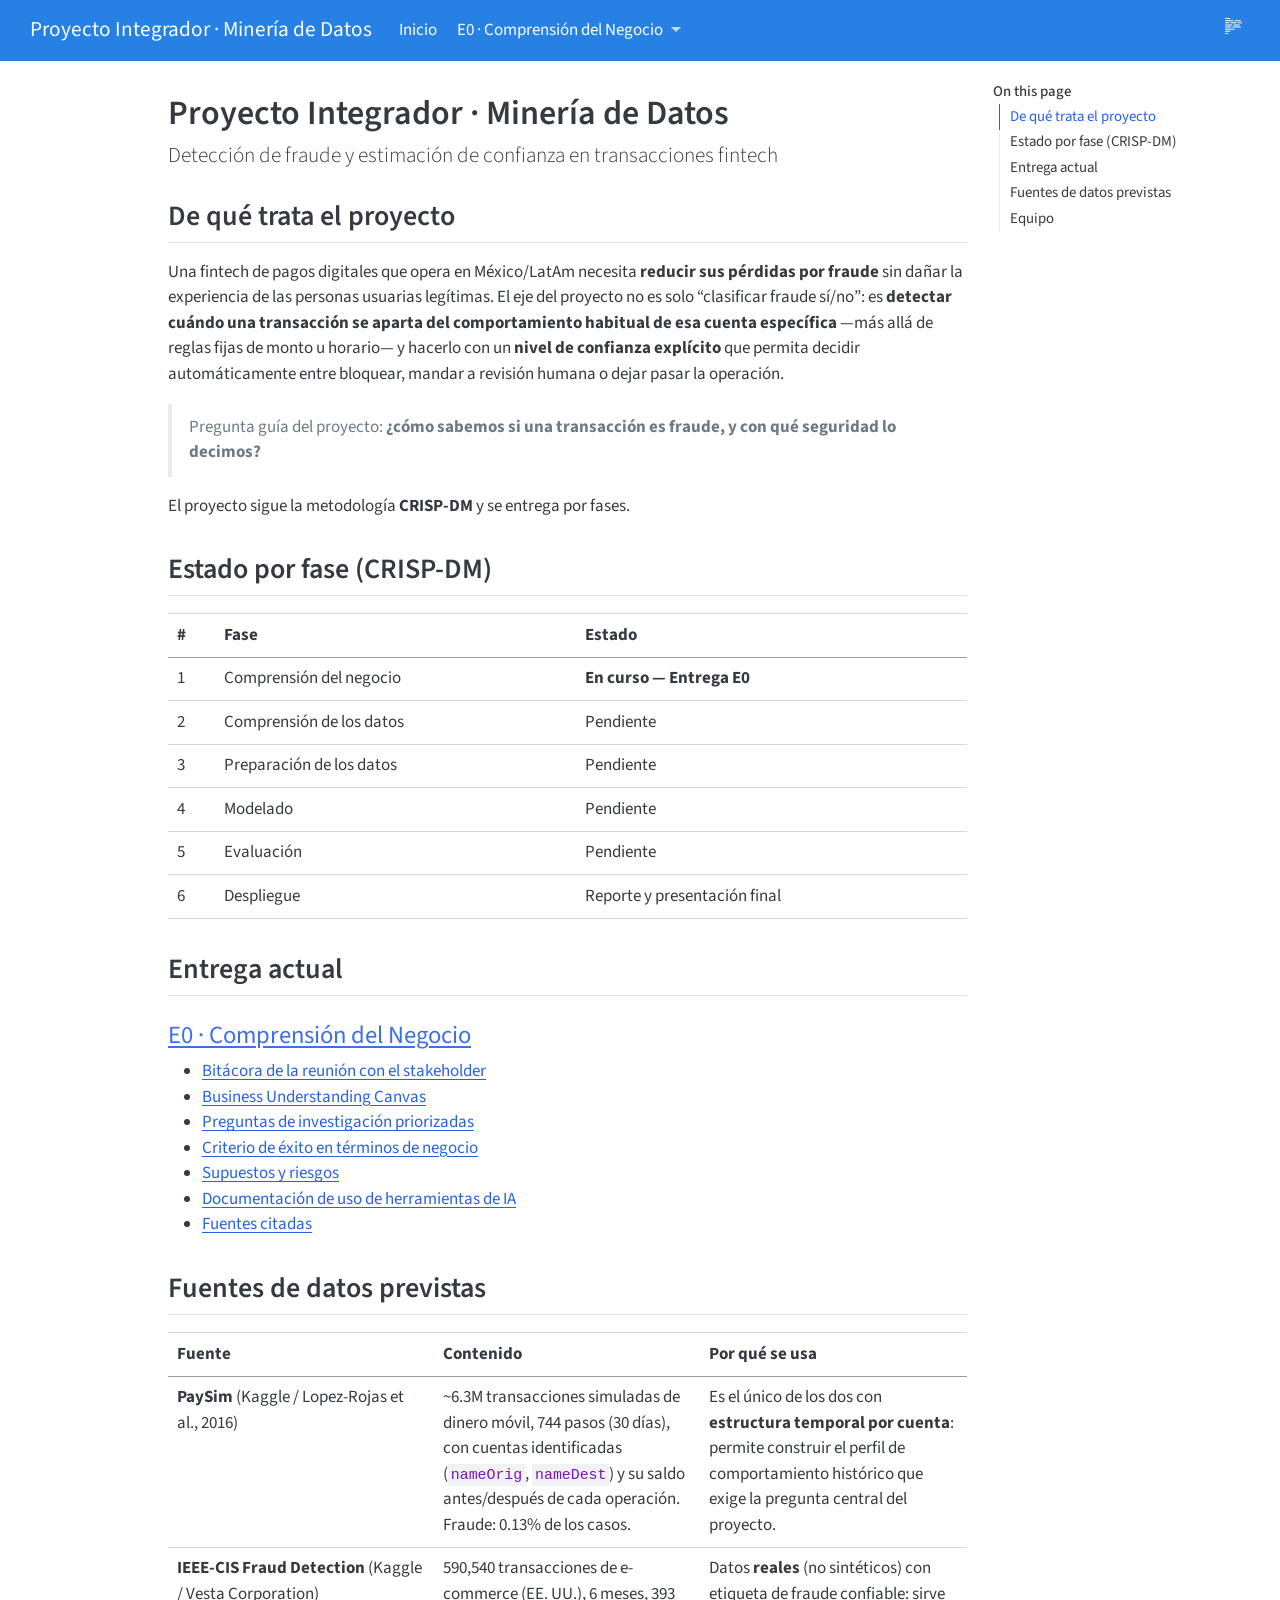
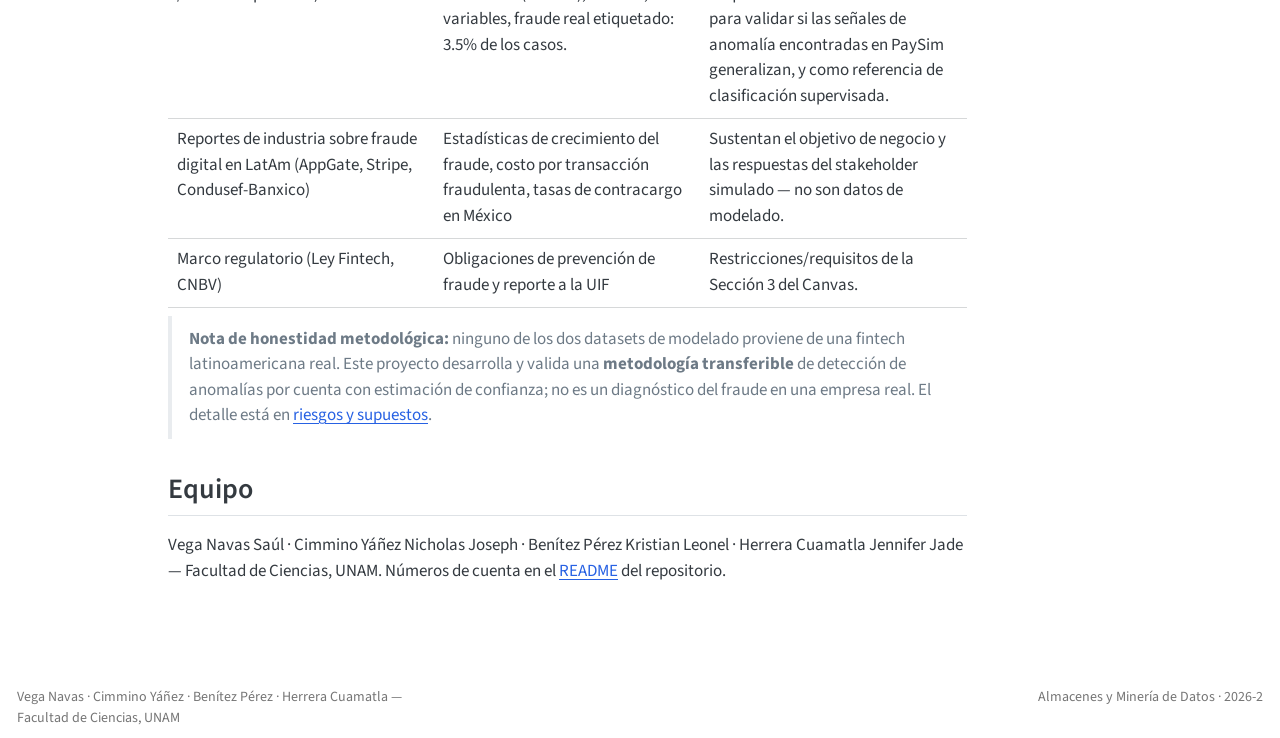
==== docs/index.html @ b1a66d20 "build: add compiled site output" ====
<!DOCTYPE html>
<html xmlns="http://www.w3.org/1999/xhtml" lang="en" xml:lang="en"><head>

<meta charset="utf-8">
<meta name="generator" content="quarto-1.10.18">

<meta name="viewport" content="width=device-width, initial-scale=1.0, user-scalable=yes">


<title>Proyecto Integrador · Minería de Datos</title>
<style>
/* Default styles provided by pandoc.
** See https://pandoc.org/MANUAL.html#variables-for-html for config info.
*/
span.smallcaps{font-variant: small-caps;}
div.columns{display: flex; gap: 1.5em;}
div.column{flex: auto;}
@media screen {
div.columns{gap: min(4vw, 1.5em);}
div.column{overflow-x: auto;}
}
div.hanging-indent{margin-left: 1.5em; text-indent: -1.5em;}
ul.task-list{list-style: none;}
ul.task-list li input[type="checkbox"] {
  width: 0.8em;
  margin: 0 0.8em 0.2em -1em; /* quarto-specific, see https://github.com/quarto-dev/quarto-cli/issues/4556 */ 
  vertical-align: middle;
}
</style>


<script src="site_libs/quarto-nav/quarto-nav.js"></script>
<script src="site_libs/quarto-nav/headroom.min.js"></script>
<script src="site_libs/clipboard/clipboard.min.js"></script>
<script src="site_libs/quarto-search/autocomplete.umd.js"></script>
<script src="site_libs/quarto-search/fuse.min.js"></script>
<script src="site_libs/quarto-search/quarto-search.js"></script>
<meta name="quarto:offset" content="./">
<script src="site_libs/quarto-html/quarto.js" type="module"></script>
<script src="site_libs/quarto-html/tabsets/tabsets.js" type="module"></script>
<script src="site_libs/quarto-html/popper.min.js"></script>
<script src="site_libs/quarto-html/tippy.umd.min.js"></script>
<script src="site_libs/quarto-html/anchor.min.js"></script>
<link href="site_libs/quarto-html/tippy.css" rel="stylesheet">
<link href="site_libs/quarto-html/quarto-syntax-highlighting-64a204ab8560d761af7679ceaba22944.css" rel="stylesheet" id="quarto-text-highlighting-styles">
<script src="site_libs/bootstrap/bootstrap.min.js"></script>
<link href="site_libs/bootstrap/bootstrap-icons.css" rel="stylesheet">
<link href="site_libs/bootstrap/bootstrap-126bebf5b73f0e50076e928fed77ba85.min.css" rel="stylesheet" append-hash="true" id="quarto-bootstrap" data-mode="light">
<script id="quarto-search-options" type="application/json">{
  "location": "navbar",
  "copy-button": false,
  "collapse-after": 3,
  "panel-placement": "end",
  "type": "overlay",
  "limit": 50,
  "keyboard-shortcut": [
    "f",
    "/",
    "s"
  ],
  "show-item-context": false,
  "language": {
    "search-no-results-text": "No results",
    "search-matching-documents-text": "matching documents",
    "search-copy-link-title": "Copy link to search",
    "search-hide-matches-text": "Hide additional matches",
    "search-more-match-text": "more match in this document",
    "search-more-matches-text": "more matches in this document",
    "search-clear-button-title": "Clear",
    "search-text-placeholder": "",
    "search-detached-cancel-button-title": "Cancel",
    "search-submit-button-title": "Submit",
    "search-label": "Search"
  }
}</script>


</head>

<body class="nav-fixed quarto-light">

<div id="quarto-search-results"></div>
  <header id="quarto-header" class="headroom fixed-top">
    <nav class="navbar navbar-expand-lg " data-bs-theme="dark">
      <div class="navbar-container container-fluid">
      <div class="navbar-brand-container mx-auto">
    <a class="navbar-brand" href="./index.html">
    <span class="navbar-title">Proyecto Integrador · Minería de Datos</span>
    </a>
  </div>
            <div id="quarto-search" class="" title="Search"></div>
          <button class="navbar-toggler" type="button" data-bs-toggle="collapse" data-bs-target="#navbarCollapse" aria-controls="navbarCollapse" role="menu" aria-expanded="false" aria-label="Toggle navigation" onclick="if (window.quartoToggleHeadroom) { window.quartoToggleHeadroom(); }">
  <span class="navbar-toggler-icon"></span>
</button>
          <div class="collapse navbar-collapse" id="navbarCollapse">
            <ul class="navbar-nav navbar-nav-scroll me-auto">
  <li class="nav-item">
    <a class="nav-link active" href="./index.html" aria-current="page"> 
<span class="menu-text">Inicio</span></a>
  </li>  
  <li class="nav-item dropdown ">
    <a class="nav-link dropdown-toggle" href="#" id="nav-menu-e0-·-comprensión-del-negocio" role="link" data-bs-toggle="dropdown" aria-expanded="false">
 <span class="menu-text">E0 · Comprensión del Negocio</span>
    </a>
    <ul class="dropdown-menu" aria-labelledby="nav-menu-e0-·-comprensión-del-negocio">    
        <li>
    <a class="dropdown-item" href="./entregas/E0_comprension_negocio/index.html">
 <span class="dropdown-text">Resumen de E0</span></a>
  </li>  
        <li>
    <a class="dropdown-item" href="./entregas/E0_comprension_negocio/bitacora.html">
 <span class="dropdown-text">Bitácora del stakeholder</span></a>
  </li>  
        <li>
    <a class="dropdown-item" href="./entregas/E0_comprension_negocio/canvas.html">
 <span class="dropdown-text">Business Understanding Canvas</span></a>
  </li>  
        <li>
    <a class="dropdown-item" href="./entregas/E0_comprension_negocio/preguntas.html">
 <span class="dropdown-text">Preguntas de investigación</span></a>
  </li>  
        <li>
    <a class="dropdown-item" href="./entregas/E0_comprension_negocio/criterio_exito.html">
 <span class="dropdown-text">Criterio de éxito</span></a>
  </li>  
        <li>
    <a class="dropdown-item" href="./entregas/E0_comprension_negocio/riesgos_supuestos.html">
 <span class="dropdown-text">Riesgos y supuestos</span></a>
  </li>  
        <li>
    <a class="dropdown-item" href="./entregas/E0_comprension_negocio/uso_ia.html">
 <span class="dropdown-text">Uso de IA</span></a>
  </li>  
        <li>
    <a class="dropdown-item" href="./entregas/E0_comprension_negocio/fuentes/referencias.html">
 <span class="dropdown-text">Fuentes citadas</span></a>
  </li>  
    </ul>
  </li>
</ul>
          </div> <!-- /navcollapse -->
            <div class="quarto-navbar-tools">
  <a href="" class="quarto-reader-toggle quarto-navigation-tool px-1" onclick="window.quartoToggleReader(); return false;" title="Toggle reader mode">
  <div class="quarto-reader-toggle-btn">
  <i class="bi"></i>
  </div>
</a>
</div>
      </div> <!-- /container-fluid -->
    </nav>
</header>
<!-- content -->
<div id="quarto-content" class="quarto-container page-columns page-rows-contents page-layout-article page-navbar">
<!-- sidebar -->
<!-- margin-sidebar -->
    <div id="quarto-margin-sidebar" class="sidebar margin-sidebar">
        <nav id="TOC" role="doc-toc" class="toc-active">
    <h2 id="toc-title">On this page</h2>
   
  <ul>
  <li><a href="#de-qué-trata-el-proyecto" id="toc-de-qué-trata-el-proyecto" class="nav-link active" data-scroll-target="#de-qué-trata-el-proyecto">De qué trata el proyecto</a></li>
  <li><a href="#estado-por-fase-crisp-dm" id="toc-estado-por-fase-crisp-dm" class="nav-link" data-scroll-target="#estado-por-fase-crisp-dm">Estado por fase (CRISP-DM)</a></li>
  <li><a href="#entrega-actual" id="toc-entrega-actual" class="nav-link" data-scroll-target="#entrega-actual">Entrega actual</a>
  <ul class="collapse">
  <li><a href="#e0-comprensión-del-negocio" id="toc-e0-comprensión-del-negocio" class="nav-link" data-scroll-target="#e0-comprensión-del-negocio">E0 · Comprensión del Negocio</a></li>
  </ul></li>
  <li><a href="#fuentes-de-datos-previstas" id="toc-fuentes-de-datos-previstas" class="nav-link" data-scroll-target="#fuentes-de-datos-previstas">Fuentes de datos previstas</a></li>
  <li><a href="#equipo" id="toc-equipo" class="nav-link" data-scroll-target="#equipo">Equipo</a></li>
  </ul>
</nav>
    </div>
<!-- main -->
<main class="content" id="quarto-document-content">

<header id="title-block-header" class="quarto-title-block default">
<div class="quarto-title">
<h1 class="title">Proyecto Integrador · Minería de Datos</h1>
<p class="subtitle lead">Detección de fraude y estimación de confianza en transacciones fintech</p>
</div>



<div class="quarto-title-meta">

    
  
    
  </div>
  


</header>


<section id="de-qué-trata-el-proyecto" class="level2">
<h2 class="anchored" data-anchor-id="de-qué-trata-el-proyecto">De qué trata el proyecto</h2>
<p>Una fintech de pagos digitales que opera en México/LatAm necesita <strong>reducir sus pérdidas por fraude</strong> sin dañar la experiencia de las personas usuarias legítimas. El eje del proyecto no es solo “clasificar fraude sí/no”: es <strong>detectar cuándo una transacción se aparta del comportamiento habitual de esa cuenta específica</strong> —más allá de reglas fijas de monto u horario— y hacerlo con un <strong>nivel de confianza explícito</strong> que permita decidir automáticamente entre bloquear, mandar a revisión humana o dejar pasar la operación.</p>
<blockquote class="blockquote">
<p>Pregunta guía del proyecto: <strong>¿cómo sabemos si una transacción es fraude, y con qué seguridad lo decimos?</strong></p>
</blockquote>
<p>El proyecto sigue la metodología <strong>CRISP-DM</strong> y se entrega por fases.</p>
</section>
<section id="estado-por-fase-crisp-dm" class="level2">
<h2 class="anchored" data-anchor-id="estado-por-fase-crisp-dm">Estado por fase (CRISP-DM)</h2>
<table class="caption-top table">
<thead>
<tr class="header">
<th>#</th>
<th>Fase</th>
<th>Estado</th>
</tr>
</thead>
<tbody>
<tr class="odd">
<td>1</td>
<td>Comprensión del negocio</td>
<td><strong>En curso — Entrega E0</strong></td>
</tr>
<tr class="even">
<td>2</td>
<td>Comprensión de los datos</td>
<td>Pendiente</td>
</tr>
<tr class="odd">
<td>3</td>
<td>Preparación de los datos</td>
<td>Pendiente</td>
</tr>
<tr class="even">
<td>4</td>
<td>Modelado</td>
<td>Pendiente</td>
</tr>
<tr class="odd">
<td>5</td>
<td>Evaluación</td>
<td>Pendiente</td>
</tr>
<tr class="even">
<td>6</td>
<td>Despliegue</td>
<td>Reporte y presentación final</td>
</tr>
</tbody>
</table>
</section>
<section id="entrega-actual" class="level2">
<h2 class="anchored" data-anchor-id="entrega-actual">Entrega actual</h2>
<section id="e0-comprensión-del-negocio" class="level3">
<h3 class="anchored" data-anchor-id="e0-comprensión-del-negocio"><a href="./entregas/E0_comprension_negocio/index.html">E0 · Comprensión del Negocio</a></h3>
<ul>
<li><a href="./entregas/E0_comprension_negocio/bitacora.html">Bitácora de la reunión con el stakeholder</a></li>
<li><a href="./entregas/E0_comprension_negocio/canvas.html">Business Understanding Canvas</a></li>
<li><a href="./entregas/E0_comprension_negocio/preguntas.html">Preguntas de investigación priorizadas</a></li>
<li><a href="./entregas/E0_comprension_negocio/criterio_exito.html">Criterio de éxito en términos de negocio</a></li>
<li><a href="./entregas/E0_comprension_negocio/riesgos_supuestos.html">Supuestos y riesgos</a></li>
<li><a href="./entregas/E0_comprension_negocio/uso_ia.html">Documentación de uso de herramientas de IA</a></li>
<li><a href="./entregas/E0_comprension_negocio/fuentes/referencias.html">Fuentes citadas</a></li>
</ul>
</section>
</section>
<section id="fuentes-de-datos-previstas" class="level2">
<h2 class="anchored" data-anchor-id="fuentes-de-datos-previstas">Fuentes de datos previstas</h2>
<table class="caption-top table">
<colgroup>
<col style="width: 33%">
<col style="width: 33%">
<col style="width: 33%">
</colgroup>
<thead>
<tr class="header">
<th>Fuente</th>
<th>Contenido</th>
<th>Por qué se usa</th>
</tr>
</thead>
<tbody>
<tr class="odd">
<td><strong>PaySim</strong> (Kaggle / Lopez-Rojas et al., 2016)</td>
<td>~6.3M transacciones simuladas de dinero móvil, 744 pasos (30 días), con cuentas identificadas (<code>nameOrig</code>, <code>nameDest</code>) y su saldo antes/después de cada operación. Fraude: 0.13% de los casos.</td>
<td>Es el único de los dos con <strong>estructura temporal por cuenta</strong>: permite construir el perfil de comportamiento histórico que exige la pregunta central del proyecto.</td>
</tr>
<tr class="even">
<td><strong>IEEE-CIS Fraud Detection</strong> (Kaggle / Vesta Corporation)</td>
<td>590,540 transacciones de e-commerce (EE. UU.), 6 meses, 393 variables, fraude real etiquetado: 3.5% de los casos.</td>
<td>Datos <strong>reales</strong> (no sintéticos) con etiqueta de fraude confiable: sirve para validar si las señales de anomalía encontradas en PaySim generalizan, y como referencia de clasificación supervisada.</td>
</tr>
<tr class="odd">
<td>Reportes de industria sobre fraude digital en LatAm (AppGate, Stripe, Condusef-Banxico)</td>
<td>Estadísticas de crecimiento del fraude, costo por transacción fraudulenta, tasas de contracargo en México</td>
<td>Sustentan el objetivo de negocio y las respuestas del stakeholder simulado — no son datos de modelado.</td>
</tr>
<tr class="even">
<td>Marco regulatorio (Ley Fintech, CNBV)</td>
<td>Obligaciones de prevención de fraude y reporte a la UIF</td>
<td>Restricciones/requisitos de la Sección 3 del Canvas.</td>
</tr>
</tbody>
</table>
<blockquote class="blockquote">
<p><strong>Nota de honestidad metodológica:</strong> ninguno de los dos datasets de modelado proviene de una fintech latinoamericana real. Este proyecto desarrolla y valida una <strong>metodología transferible</strong> de detección de anomalías por cuenta con estimación de confianza; no es un diagnóstico del fraude en una empresa real. El detalle está en <a href="./entregas/E0_comprension_negocio/riesgos_supuestos.html">riesgos y supuestos</a>.</p>
</blockquote>
</section>
<section id="equipo" class="level2">
<h2 class="anchored" data-anchor-id="equipo">Equipo</h2>
<p>Vega Navas Saúl · Cimmino Yáñez Nicholas Joseph · Benítez Pérez Kristian Leonel · Herrera Cuamatla Jennifer Jade — Facultad de Ciencias, UNAM. Números de cuenta en el <a href="https://github.com/fk2731/data-mining#integrantes">README</a> del repositorio.</p>


</section>

</main> <!-- /main -->
<script id="quarto-html-after-body" type="application/javascript">
  window.document.addEventListener("DOMContentLoaded", function (event) {
    const icon = "";
    const anchorJS = new window.AnchorJS();
    anchorJS.options = {
      placement: 'right',
      icon: icon
    };
    anchorJS.add('.anchored');
    const isCodeAnnotation = (el) => {
      for (const clz of el.classList) {
        if (clz.startsWith('code-annotation-')) {                     
          return true;
        }
      }
      return false;
    }
    const onCopySuccess = function(e) {
      // button target
      const button = e.trigger;
      // don't keep focus
      button.blur();
      // flash "checked"
      button.classList.add('code-copy-button-checked');
      var currentTitle = button.getAttribute("title");
      button.setAttribute("title", "Copied!");
      let tooltip;
      if (window.bootstrap) {
        button.setAttribute("data-bs-toggle", "tooltip");
        button.setAttribute("data-bs-placement", "left");
        button.setAttribute("data-bs-title", "Copied!");
        tooltip = new bootstrap.Tooltip(button, 
          { trigger: "manual", 
            customClass: "code-copy-button-tooltip",
            offset: [0, -8]});
        tooltip.show();    
      }
      setTimeout(function() {
        if (tooltip) {
          tooltip.hide();
          button.removeAttribute("data-bs-title");
          button.removeAttribute("data-bs-toggle");
          button.removeAttribute("data-bs-placement");
        }
        button.setAttribute("title", currentTitle);
        button.classList.remove('code-copy-button-checked');
      }, 1000);
      // clear code selection
      e.clearSelection();
    }
    const getTextToCopy = function(trigger) {
      const outerScaffold = trigger.parentElement.cloneNode(true);
      const codeEl = outerScaffold.querySelector('code');
      for (const childEl of codeEl.children) {
        if (isCodeAnnotation(childEl)) {
          childEl.remove();
        }
      }
      return codeEl.innerText;
    }
    const clipboard = new window.ClipboardJS('.code-copy-button:not([data-in-quarto-modal])', {
      text: getTextToCopy
    });
    clipboard.on('success', onCopySuccess);
    if (window.document.getElementById('quarto-embedded-source-code-modal')) {
      const clipboardModal = new window.ClipboardJS('.code-copy-button[data-in-quarto-modal]', {
        text: getTextToCopy,
        container: window.document.getElementById('quarto-embedded-source-code-modal')
      });
      clipboardModal.on('success', onCopySuccess);
    }
      var localhostRegex = new RegExp(/^(?:http|https):\/\/localhost\:?[0-9]*\//);
      var mailtoRegex = new RegExp(/^mailto:/);
        var filterRegex = new RegExp('/' + window.location.host + '/');
      var isInternal = (href) => {
          return filterRegex.test(href) || localhostRegex.test(href) || mailtoRegex.test(href);
      }
      // Inspect non-navigation links and adorn them if external
     var links = window.document.querySelectorAll('a[href]:not(.nav-link):not(.navbar-brand):not(.toc-action):not(.sidebar-link):not(.sidebar-item-toggle):not(.pagination-link):not(.no-external):not([aria-hidden]):not(.dropdown-item):not(.quarto-navigation-tool):not(.about-link)');
      for (var i=0; i<links.length; i++) {
        const link = links[i];
        if (!isInternal(link.href)) {
          // undo the damage that might have been done by quarto-nav.js in the case of
          // links that we want to consider external
          if (link.dataset.originalHref !== undefined) {
            link.href = link.dataset.originalHref;
          }
            // target, if specified
            link.setAttribute("target", "_blank");
            if (link.getAttribute("rel") === null) {
              link.setAttribute("rel", "noopener");
            }
        }
      }
    function tippyHover(el, contentFn, onTriggerFn, onUntriggerFn) {
      const config = {
        allowHTML: true,
        maxWidth: 500,
        delay: 100,
        arrow: false,
        appendTo: function(el) {
            return el.parentElement;
        },
        interactive: true,
        interactiveBorder: 10,
        theme: 'quarto',
        placement: 'bottom-start',
      };
      if (contentFn) {
        config.content = contentFn;
      }
      if (onTriggerFn) {
        config.onTrigger = onTriggerFn;
      }
      if (onUntriggerFn) {
        config.onUntrigger = onUntriggerFn;
      }
      window.tippy(el, config); 
    }
    const noterefs = window.document.querySelectorAll('a[role="doc-noteref"]');
    for (var i=0; i<noterefs.length; i++) {
      const ref = noterefs[i];
      tippyHover(ref, function() {
        // use id or data attribute instead here
        let href = ref.getAttribute('data-footnote-href') || ref.getAttribute('href');
        try { href = new URL(href).hash; } catch {}
        const id = href.replace(/^#\/?/, "");
        const note = window.document.getElementById(id);
        if (note) {
          return note.innerHTML;
        } else {
          return "";
        }
      });
    }
    const xrefs = window.document.querySelectorAll('a.quarto-xref');
    const processXRef = (id, note) => {
      // Strip column container classes
      const stripColumnClz = (el) => {
        el.classList.remove("page-full", "page-columns");
        if (el.children) {
          for (const child of el.children) {
            stripColumnClz(child);
          }
        }
      }
      stripColumnClz(note)
      if (id === null || id.startsWith('sec-')) {
        // Special case sections, only their first couple elements
        const container = document.createElement("div");
        if (note.children && note.children.length > 2) {
          container.appendChild(note.children[0].cloneNode(true));
          for (let i = 1; i < note.children.length; i++) {
            const child = note.children[i];
            if (child.tagName === "P" && child.innerText === "") {
              continue;
            } else {
              container.appendChild(child.cloneNode(true));
              break;
            }
          }
          if (window.Quarto?.typesetMath) {
            window.Quarto.typesetMath(container);
          }
          return container.innerHTML
        } else {
          if (window.Quarto?.typesetMath) {
            window.Quarto.typesetMath(note);
          }
          return note.innerHTML;
        }
      } else {
        // Remove any anchor links if they are present
        const anchorLink = note.querySelector('a.anchorjs-link');
        if (anchorLink) {
          anchorLink.remove();
        }
        if (window.Quarto?.typesetMath) {
          window.Quarto.typesetMath(note);
        }
        if (note.classList.contains("callout")) {
          return note.outerHTML;
        } else {
          return note.innerHTML;
        }
      }
    }
    for (var i=0; i<xrefs.length; i++) {
      const xref = xrefs[i];
      tippyHover(xref, undefined, function(instance) {
        instance.disable();
        let url = xref.getAttribute('href');
        let hash = undefined; 
        if (url.startsWith('#')) {
          hash = url;
        } else {
          try { hash = new URL(url).hash; } catch {}
        }
        if (hash) {
          const id = hash.replace(/^#\/?/, "");
          const note = window.document.getElementById(id);
          if (note !== null) {
            try {
              const html = processXRef(id, note.cloneNode(true));
              instance.setContent(html);
            } finally {
              instance.enable();
              instance.show();
            }
          } else {
            // See if we can fetch this
            fetch(url.split('#')[0])
            .then(res => res.text())
            .then(html => {
              const parser = new DOMParser();
              const htmlDoc = parser.parseFromString(html, "text/html");
              const note = htmlDoc.getElementById(id);
              if (note !== null) {
                const html = processXRef(id, note);
                instance.setContent(html);
              } 
            }).finally(() => {
              instance.enable();
              instance.show();
            });
          }
        } else {
          // See if we can fetch a full url (with no hash to target)
          // This is a special case and we should probably do some content thinning / targeting
          fetch(url)
          .then(res => res.text())
          .then(html => {
            const parser = new DOMParser();
            const htmlDoc = parser.parseFromString(html, "text/html");
            const note = htmlDoc.querySelector('main.content');
            if (note !== null) {
              // This should only happen for chapter cross references
              // (since there is no id in the URL)
              // remove the first header
              if (note.children.length > 0 && note.children[0].tagName === "HEADER") {
                note.children[0].remove();
              }
              const html = processXRef(null, note);
              instance.setContent(html);
            } 
          }).finally(() => {
            instance.enable();
            instance.show();
          });
        }
      }, function(instance) {
      });
    }
        let selectedAnnoteEl;
        const selectorForAnnotation = ( cell, annotation) => {
          let cellAttr = 'data-code-cell="' + cell + '"';
          let lineAttr = 'data-code-annotation="' +  annotation + '"';
          const selector = 'span[' + cellAttr + '][' + lineAttr + ']';
          return selector;
        }
        const selectCodeLines = (annoteEl) => {
          const doc = window.document;
          const targetCell = annoteEl.getAttribute("data-target-cell");
          const targetAnnotation = annoteEl.getAttribute("data-target-annotation");
          const annoteSpan = window.document.querySelector(selectorForAnnotation(targetCell, targetAnnotation));
          const lines = annoteSpan.getAttribute("data-code-lines").split(",");
          const lineIds = lines.map((line) => {
            return targetCell + "-" + line;
          })
          let top = null;
          let height = null;
          let parent = null;
          if (lineIds.length > 0) {
              //compute the position of the single el (top and bottom and make a div)
              const el = window.document.getElementById(lineIds[0]);
              top = el.offsetTop;
              height = el.offsetHeight;
              parent = el.parentElement.parentElement;
            if (lineIds.length > 1) {
              const lastEl = window.document.getElementById(lineIds[lineIds.length - 1]);
              const bottom = lastEl.offsetTop + lastEl.offsetHeight;
              height = bottom - top;
            }
            if (top !== null && height !== null && parent !== null) {
              // cook up a div (if necessary) and position it 
              let div = window.document.getElementById("code-annotation-line-highlight");
              if (div === null) {
                div = window.document.createElement("div");
                div.setAttribute("id", "code-annotation-line-highlight");
                div.style.position = 'absolute';
                parent.appendChild(div);
              }
              div.style.top = top - 2 + "px";
              div.style.height = height + 4 + "px";
              div.style.left = 0;
              let gutterDiv = window.document.getElementById("code-annotation-line-highlight-gutter");
              if (gutterDiv === null) {
                gutterDiv = window.document.createElement("div");
                gutterDiv.setAttribute("id", "code-annotation-line-highlight-gutter");
                gutterDiv.style.position = 'absolute';
                const codeCell = window.document.getElementById(targetCell);
                const gutter = codeCell.querySelector('.code-annotation-gutter');
                gutter.appendChild(gutterDiv);
              }
              gutterDiv.style.top = top - 2 + "px";
              gutterDiv.style.height = height + 4 + "px";
            }
            selectedAnnoteEl = annoteEl;
          }
        };
        const unselectCodeLines = () => {
          const elementsIds = ["code-annotation-line-highlight", "code-annotation-line-highlight-gutter"];
          elementsIds.forEach((elId) => {
            const div = window.document.getElementById(elId);
            if (div) {
              div.remove();
            }
          });
          selectedAnnoteEl = undefined;
        };
          // Handle positioning of the toggle
      window.addEventListener(
        "resize",
        throttle(() => {
          elRect = undefined;
          if (selectedAnnoteEl) {
            selectCodeLines(selectedAnnoteEl);
          }
        }, 10)
      );
      function throttle(fn, ms) {
      let throttle = false;
      let timer;
        return (...args) => {
          if(!throttle) { // first call gets through
              fn.apply(this, args);
              throttle = true;
          } else { // all the others get throttled
              if(timer) clearTimeout(timer); // cancel #2
              timer = setTimeout(() => {
                fn.apply(this, args);
                timer = throttle = false;
              }, ms);
          }
        };
      }
        // Attach click handler to the DT
        const annoteDls = window.document.querySelectorAll('dt[data-target-cell]');
        for (const annoteDlNode of annoteDls) {
          annoteDlNode.addEventListener('click', (event) => {
            const clickedEl = event.target;
            if (clickedEl !== selectedAnnoteEl) {
              unselectCodeLines();
              const activeEl = window.document.querySelector('dt[data-target-cell].code-annotation-active');
              if (activeEl) {
                activeEl.classList.remove('code-annotation-active');
              }
              selectCodeLines(clickedEl);
              clickedEl.classList.add('code-annotation-active');
            } else {
              // Unselect the line
              unselectCodeLines();
              clickedEl.classList.remove('code-annotation-active');
            }
          });
        }
    const findCites = (el) => {
      const parentEl = el.parentElement;
      if (parentEl) {
        const cites = parentEl.dataset.cites;
        if (cites) {
          return {
            el,
            cites: cites.split(' ')
          };
        } else {
          return findCites(el.parentElement)
        }
      } else {
        return undefined;
      }
    };
    var bibliorefs = window.document.querySelectorAll('a[role="doc-biblioref"]');
    for (var i=0; i<bibliorefs.length; i++) {
      const ref = bibliorefs[i];
      const citeInfo = findCites(ref);
      if (citeInfo) {
        tippyHover(citeInfo.el, function() {
          var popup = window.document.createElement('div');
          citeInfo.cites.forEach(function(cite) {
            var citeDiv = window.document.createElement('div');
            citeDiv.classList.add('hanging-indent');
            citeDiv.classList.add('csl-entry');
            var biblioDiv = window.document.getElementById('ref-' + cite);
            if (biblioDiv) {
              citeDiv.innerHTML = biblioDiv.innerHTML;
            }
            popup.appendChild(citeDiv);
          });
          return popup.innerHTML;
        });
      }
    }
  });
  </script>
</div> <!-- /content -->
<footer class="footer">
  <div class="nav-footer">
    <div class="nav-footer-left">
<p>Vega Navas · Cimmino Yáñez · Benítez Pérez · Herrera Cuamatla — Facultad de Ciencias, UNAM</p>
</div>   
    <div class="nav-footer-center">
      &nbsp;
    </div>
    <div class="nav-footer-right">
<p>Almacenes y Minería de Datos · 2026-2</p>
</div>
  </div>
</footer>




</body></html>
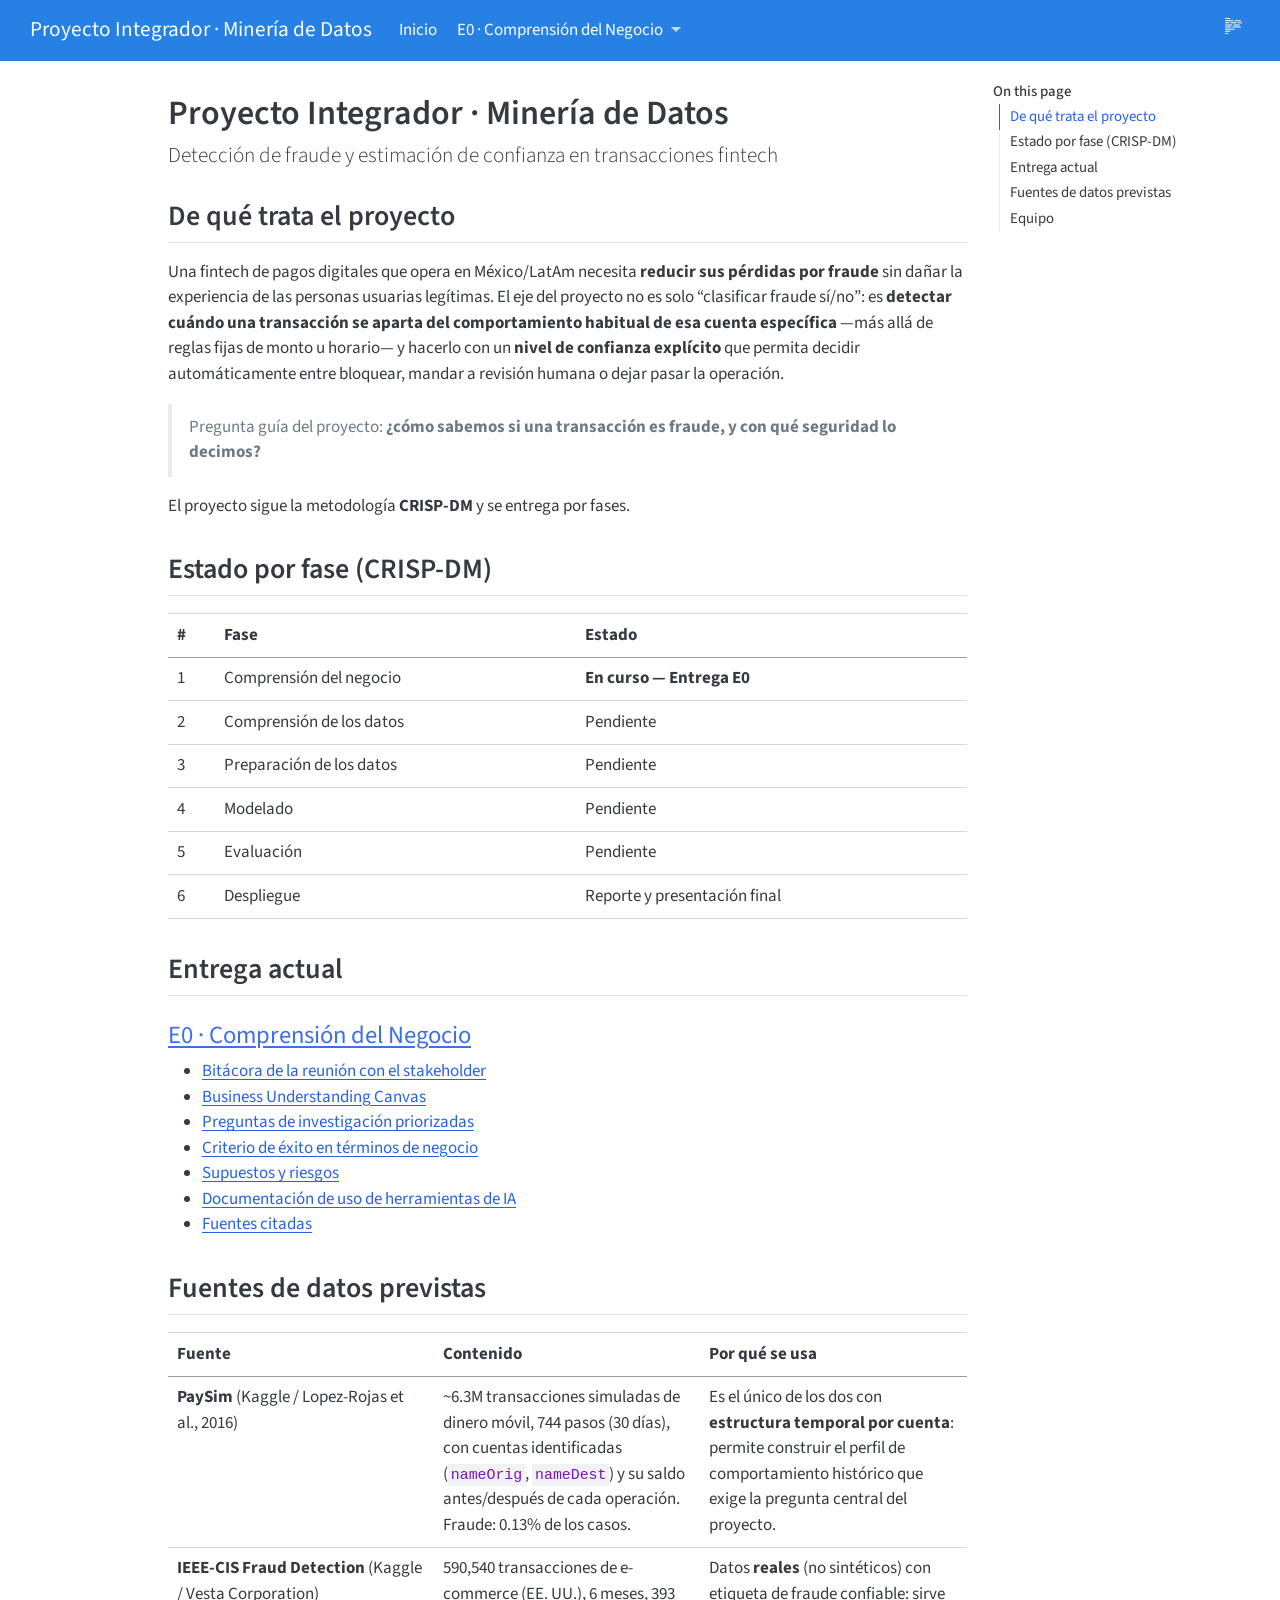
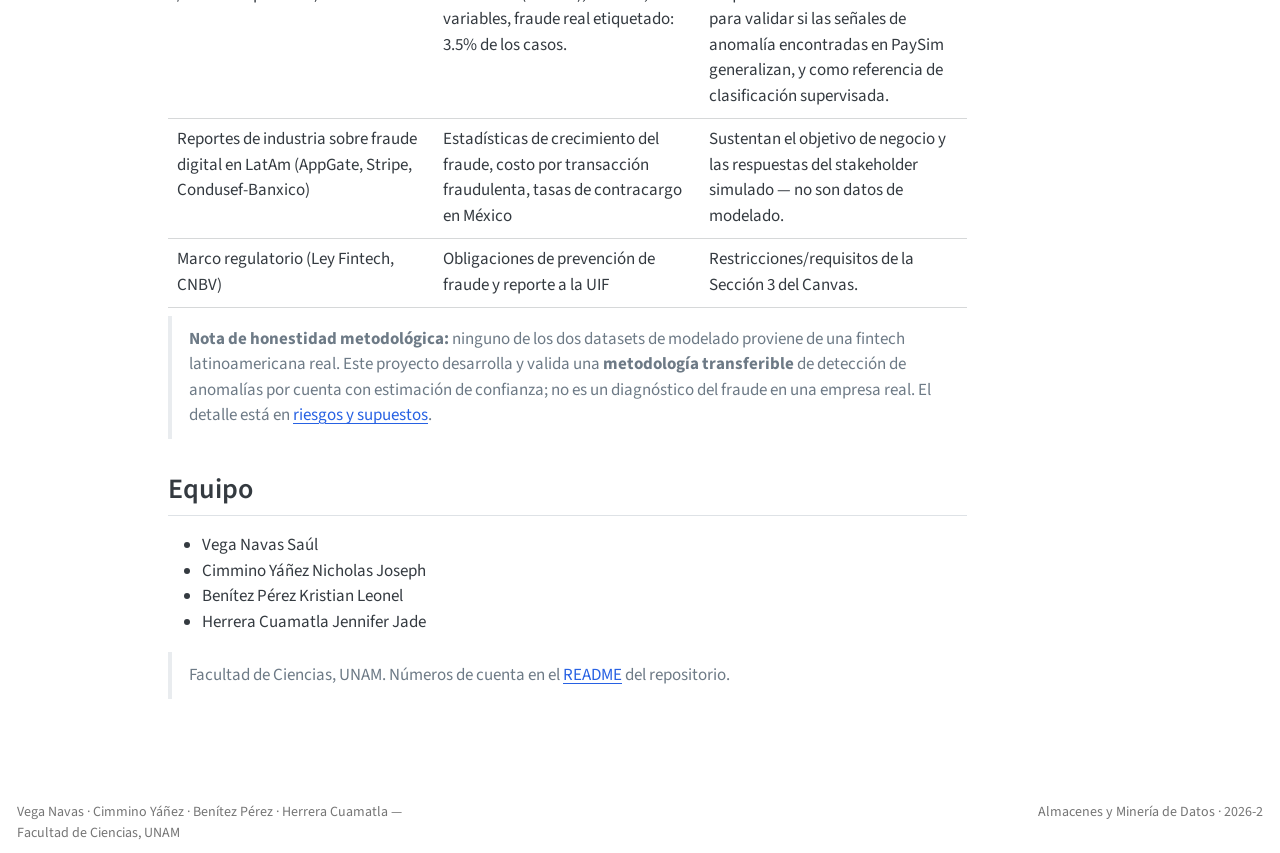
==== commit 667bef78: "build: sync compiled site" ====
--- a/docs/index.html
+++ b/docs/index.html
@@ -36,6 +36,7 @@
 <script src="site_libs/quarto-search/fuse.min.js"></script>
 <script src="site_libs/quarto-search/quarto-search.js"></script>
 <meta name="quarto:offset" content="./">
+<link href="./favicon.svg" rel="icon" type="image/svg+xml">
 <script src="site_libs/quarto-html/quarto.js" type="module"></script>
 <script src="site_libs/quarto-html/tabsets/tabsets.js" type="module"></script>
 <script src="site_libs/quarto-html/popper.min.js"></script>
@@ -303,7 +304,15 @@
 </section>
 <section id="equipo" class="level2">
 <h2 class="anchored" data-anchor-id="equipo">Equipo</h2>
-<p>Vega Navas Saúl · Cimmino Yáñez Nicholas Joseph · Benítez Pérez Kristian Leonel · Herrera Cuamatla Jennifer Jade — Facultad de Ciencias, UNAM. Números de cuenta en el <a href="https://github.com/fk2731/data-mining#integrantes">README</a> del repositorio.</p>
+<ul>
+<li>Vega Navas Saúl</li>
+<li>Cimmino Yáñez Nicholas Joseph</li>
+<li>Benítez Pérez Kristian Leonel</li>
+<li>Herrera Cuamatla Jennifer Jade</li>
+</ul>
+<blockquote class="blockquote">
+<p>Facultad de Ciencias, UNAM. Números de cuenta en el <a href="https://github.com/fk2731/data-mining#integrantes">README</a> del repositorio.</p>
+</blockquote>
 
 
 </section>
